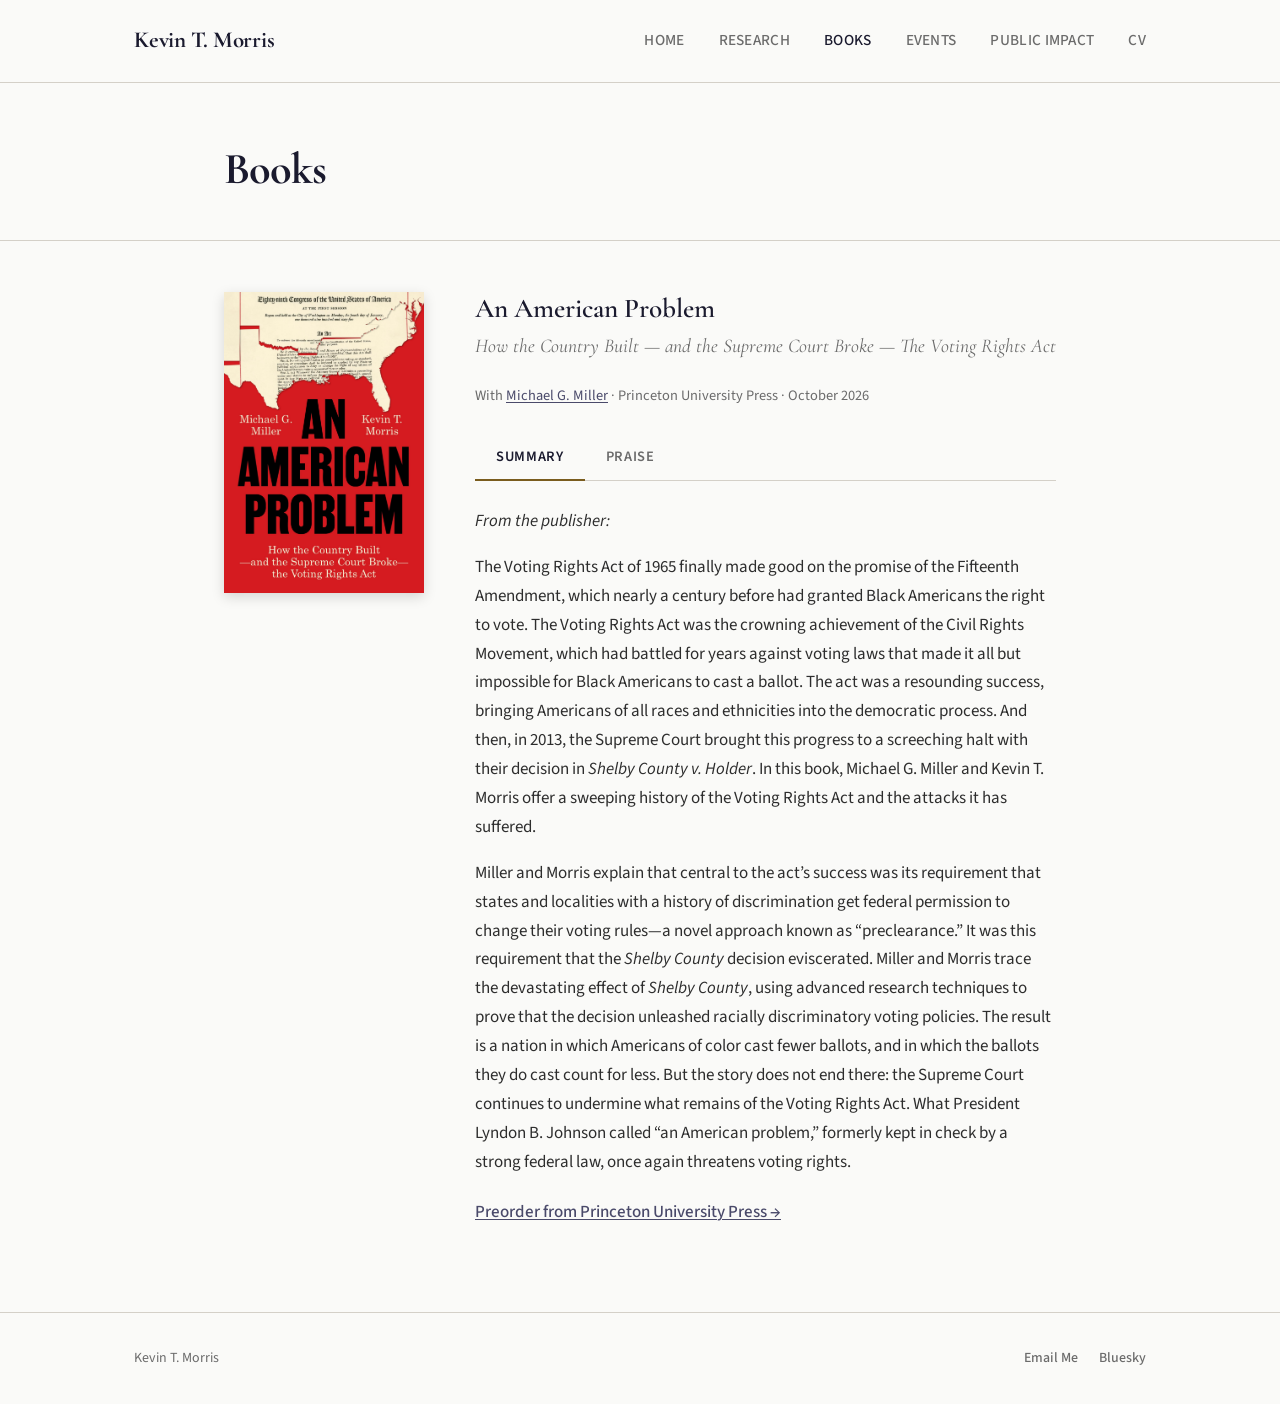
==== books.html @ 1d93869a "Add files via upload" ====
<!DOCTYPE html>
<html lang="en">
<head>
<script async src="https://www.googletagmanager.com/gtag/js?id=G-ZNTVHV8QV5"></script>
<script>
  window.dataLayer = window.dataLayer || [];
  function gtag(){dataLayer.push(arguments);}
  gtag('js', new Date());
  gtag('config', 'G-ZNTVHV8QV5');
</script>
  <meta charset="UTF-8">
  <meta name="viewport" content="width=device-width, initial-scale=1.0">
  <title>Books – Kevin T. Morris</title>
  <meta name="description" content="Books by Kevin T. Morris, including An American Problem: How the Country Built — and the Supreme Court Broke — The Voting Rights Act.">
  <link rel="stylesheet" href="style.css">
</head>
<body>

  <header class="site-header">
    <div class="container container--wide">
      <a href="index.html" class="site-title">Kevin T. Morris</a>
      <button class="nav-toggle" aria-label="Toggle navigation" onclick="document.querySelector('.site-nav').classList.toggle('open')">
        <span></span><span></span><span></span>
      </button>
      <nav>
        <ul class="site-nav">
          <li><a href="index.html">Home</a></li>
          <li><a href="research.html">Research</a></li>
          <li><a href="books.html" class="active">Books</a></li>
          <li><a href="events.html">Events</a></li>
          <li><a href="impact.html">Public Impact</a></li>
          <li><a href="cv.html">CV</a></li>
        </ul>
      </nav>
    </div>
  </header>

  <main>
    <section class="page-header">
      <div class="container">
        <h1>Books</h1>
      </div>
    </section>

    <section class="book-page-section">
      <div class="container">
        <div class="book-feature">
          <div class="book-cover">
            <img src="9780691285504.jpg" alt="An American Problem book cover" style="width: 100%; height: auto; box-shadow: 0 4px 12px rgba(0,0,0,0.15);">
          </div>
          <div>
            <h2>An American Problem</h2>
            <p class="book-subtitle">How the Country Built &mdash; and the Supreme Court Broke &mdash; The Voting Rights Act</p>
            <p class="book-pub-info">With <a href="https://www.michaelgmiller.com/">Michael G. Miller</a> &middot; Princeton University Press &middot; October 2026</p>

            <div class="book-tabs">
              <input type="radio" name="book1-tab" id="tab-summary" checked>
              <input type="radio" name="book1-tab" id="tab-praise">
              <div class="book-tab-bar">
                <label for="tab-summary">Summary</label>
                <label for="tab-praise">Praise</label>
              </div>

              <div class="book-tab-panel" id="panel-summary">
                <p><em>From the publisher:</em></p>
                <p>The Voting Rights Act of 1965 finally made good on the promise of the Fifteenth Amendment, which nearly a century before had granted Black Americans the right to vote. The Voting Rights Act was the crowning achievement of the Civil Rights Movement, which had battled for years against voting laws that made it all but impossible for Black Americans to cast a ballot. The act was a resounding success, bringing Americans of all races and ethnicities into the democratic process. And then, in 2013, the Supreme Court brought this progress to a screeching halt with their decision in <em>Shelby County v. Holder</em>. In this book, Michael G. Miller and Kevin T. Morris offer a sweeping history of the Voting Rights Act and the attacks it has suffered.</p>
                <p>Miller and Morris explain that central to the act&rsquo;s success was its requirement that states and localities with a history of discrimination get federal permission to change their voting rules&mdash;a novel approach known as &ldquo;preclearance.&rdquo; It was this requirement that the <em>Shelby County</em> decision eviscerated. Miller and Morris trace the devastating effect of <em>Shelby County</em>, using advanced research techniques to prove that the decision unleashed racially discriminatory voting policies. The result is a nation in which Americans of color cast fewer ballots, and in which the ballots they do cast count for less. But the story does not end there: the Supreme Court continues to undermine what remains of the Voting Rights Act. What President Lyndon B. Johnson called &ldquo;an American problem,&rdquo; formerly kept in check by a strong federal law, once again threatens voting rights.</p>
                <div class="book-links">
                  <a href="https://press.princeton.edu/books/hardcover/9780691285504/an-american-problem">Preorder from Princeton University Press &rarr;</a>
                </div>
              </div>

              <div class="book-tab-panel" id="panel-praise">
                <blockquote>
                  <p>&ldquo;When gutting the Voting Rights Act, the Supreme Court has told one story. This book tells another&mdash;of the true fight for our most fundamental right and of the discriminatory forces that continue to weigh down our democracy.&rdquo;</p>
                  <cite>&mdash;Vanita Gupta, former United States Associate Attorney General</cite>
                </blockquote>
                <blockquote>
                  <p>&ldquo;Miller and Morris offer the clearest evidence yet of the ongoing need for federal voting rights protections. Their comprehensive and methodical analysis reveals a sad truth for our democracy: after <em>Shelby</em> eliminated preclearance, racially discriminatory policies flourished not only across the South, but the country as a whole. This book should be required reading for the U.S. Supreme Court because it makes clear the inequalities that lie ahead as voting rights continue to crumble in America.&rdquo;</p>
                  <cite>&mdash;Matt A. Barreto, UCLA Voting Rights Project</cite>
                </blockquote>
                <blockquote>
                  <p>&ldquo;Miller and Morris, using hard data not hyperbole, demonstrate America&rsquo;s backsliding on voting rights: why and how it happened, and what comes next. A readable but rigorous volume.&rdquo;</p>
                  <cite>&mdash;Richard L. Hasen, UCLA Law</cite>
                </blockquote>
                <blockquote>
                  <p>&ldquo;Miller and Morris brilliantly trace the rise and fall of Section 5 of the Voting Rights Act&mdash;and its consequences for American democracy. With a nuanced and detailed analysis of election policy and administrative changes since the <em>Shelby</em> decision, <em>An American Problem</em> is a must-read for scholars, practitioners, and anyone who cares about voting rights.&rdquo;</p>
                  <cite>&mdash;Jake Grumbach, University of California, Berkeley</cite>
                </blockquote>
                <blockquote>
                  <p>&ldquo;The Roberts court promised that gutting the Voting Rights Act wouldn&rsquo;t harm minority voters. Miller and Morris prove how catastrophically wrong that was.&rdquo;</p>
                  <cite>&mdash;Ari Berman, author of <em>Give Us the Ballot: The Modern Struggle for Voting Rights in America</em></cite>
                </blockquote>
                <blockquote>
                  <p>&ldquo;This is a tour de force of investigative research, rigorous fact-finding, and compelling storytelling that might even convince the conservative supermajority that they&rsquo;ve taken the nation down a dark, dangerous path. Miller and Morris are the historians and truth-tellers we need. Everyone who has a sense that the slow shredding of the VRA signals a broader problem with the Court needs to read it&mdash;and demand action.&rdquo;</p>
                  <cite>&mdash;David Daley, author of <em>Antidemocratic</em> and <em>Ratf**ked</em></cite>
                </blockquote>
                <blockquote>
                  <p>&ldquo;Offers a deep understanding of today&rsquo;s stresses on democracy by drilling into the story of America&rsquo;s foundational freedom: the right to vote.&rdquo;</p>
                  <cite>&mdash;Congressman Chris Deluzio</cite>
                </blockquote>
              </div>
            </div>

          </div>
        </div>
      </div>
    </section>

  </main>

  <footer class="site-footer">
    <div class="container container--wide">
      <div class="footer-inner">
        <span>Kevin T. Morris</span>
        <div class="footer-links">
          <a href="mailto:morrisk@brennan.law.nyu.edu">Email Me</a>
          <a href="https://bsky.app/profile/kevintmorris.bsky.social">Bluesky</a>
        </div>
      </div>
    </div>
  </footer>

</body>
</html>
---- style.css ----
/* ============================================
   Kevin T. Morris — Academic Website
   Aesthetic: Editorial / Refined
   ============================================ */

@import url('https://fonts.googleapis.com/css2?family=Cormorant+Garamond:ital,wght@0,400;0,500;0,600;0,700;1,400;1,500&family=Source+Sans+3:ital,wght@0,300;0,400;0,500;0,600;1,400&display=swap');

:root {
  --color-text: #2d2d2d;
  --color-heading: #1a1a2e;
  --color-accent: #7a5c1e;
  --color-accent-light: #c9a84c;
  --color-bg: #fafaf8;
  --color-bg-alt: #f0eeea;
  --color-border: #d4d0c8;
  --color-muted: #6b6b6b;
  --color-link: #4a4a6a;
  --color-link-hover: #7a5c1e;

  --font-heading: 'Cormorant Garamond', Georgia, 'Times New Roman', serif;
  --font-body: 'Source Sans 3', 'Segoe UI', system-ui, sans-serif;

  --max-width: 900px;
  --max-width-wide: 1080px;
}

/* ---- Reset & Base ---- */

*, *::before, *::after {
  box-sizing: border-box;
  margin: 0;
  padding: 0;
}

html {
  font-size: 17px;
  scroll-behavior: smooth;
}

body {
  font-family: var(--font-body);
  color: var(--color-text);
  background: var(--color-bg);
  line-height: 1.7;
  font-weight: 400;
  -webkit-font-smoothing: antialiased;
}

/* ---- Typography ---- */

h1, h2, h3, h4 {
  font-family: var(--font-heading);
  color: var(--color-heading);
  font-weight: 600;
  line-height: 1.25;
}

h1 {
  font-size: 2.6rem;
  font-weight: 700;
  letter-spacing: -0.02em;
}

h2 {
  font-size: 1.75rem;
  font-weight: 600;
  margin-bottom: 1rem;
}

h3 {
  font-size: 1.25rem;
  font-weight: 600;
  margin-bottom: 0.5rem;
  color: var(--color-accent);
}

p {
  margin-bottom: 1rem;
}

a {
  color: var(--color-link);
  text-decoration: underline;
  text-decoration-thickness: 1px;
  text-underline-offset: 2px;
  transition: color 0.2s;
}

a:hover {
  color: var(--color-link-hover);
}

/* ---- Layout ---- */

.container {
  max-width: var(--max-width);
  margin: 0 auto;
  padding: 0 2rem;
}

.container--wide {
  max-width: var(--max-width-wide);
}

/* ---- Header / Navigation ---- */

.site-header {
  border-bottom: 1px solid var(--color-border);
  padding: 1.25rem 0;
  background: var(--color-bg);
  position: sticky;
  top: 0;
  z-index: 100;
}

.site-header .container {
  max-width: var(--max-width-wide);
  display: flex;
  justify-content: space-between;
  align-items: center;
}

.site-title {
  font-family: var(--font-heading);
  font-size: 1.35rem;
  font-weight: 700;
  color: var(--color-heading);
  text-decoration: none;
  letter-spacing: -0.01em;
}

.site-title:hover {
  color: var(--color-accent);
}

.site-nav {
  display: flex;
  gap: 2rem;
  list-style: none;
}

.site-nav a {
  font-size: 0.9rem;
  font-weight: 500;
  color: var(--color-muted);
  text-decoration: none;
  letter-spacing: 0.02em;
  text-transform: uppercase;
  transition: color 0.2s;
}

.site-nav a:hover,
.site-nav a.active {
  color: var(--color-heading);
}

.nav-toggle {
  display: none;
  background: none;
  border: none;
  cursor: pointer;
  padding: 0.25rem;
}

.nav-toggle span {
  display: block;
  width: 22px;
  height: 2px;
  background: var(--color-heading);
  margin: 5px 0;
  transition: 0.3s;
}

/* ---- Hero / Home ---- */

.hero {
  padding: 4rem 0 3rem;
}

.hero-grid {
  display: grid;
  grid-template-columns: 300px 1fr;
  gap: 3rem;
  align-items: start;
}

.hero-photo {
  width: 100%;
  aspect-ratio: 3/4;
  object-fit: cover;
  object-position: top center;
  border-radius: 4px;
  position: sticky;
  top: 5rem;        /* holds the photo this far below the top while scrolling */
  align-self: start; /* redundant with the grid's align-items:start, but explicit */
}

.hero-content h1 {
  margin-bottom: 0.25rem;
}

.hero-title-line {
  font-family: var(--font-body);
  font-size: 1rem;
  font-weight: 400;
  color: var(--color-muted);
  margin-bottom: 1.5rem;
  display: block;
}

.hero-bio {
  font-size: 1.05rem;
  line-height: 1.75;
}

.hero-links {
  margin-top: 1.5rem;
  display: flex;
  gap: 1.25rem;
  align-items: center;
  flex-wrap: wrap;
}

.hero-links a {
  font-size: 0.9rem;
  font-weight: 500;
}

.hero-links .separator {
  color: var(--color-border);
  user-select: none;
}

/* ---- Highlights (Home) ---- */

.highlights {
  padding: 2.5rem 0 3rem;
  border-top: 1px solid var(--color-border);
}

.highlights h2 {
  margin-bottom: 1.5rem;
}

.highlight-item {
  padding: 1rem 0;
  border-bottom: 1px solid var(--color-border);
  display: grid;
  grid-template-columns: 140px 1fr;
  gap: 1.5rem;
  align-items: baseline;
}

.highlight-item:last-child {
  border-bottom: none;
}

.highlight-label {
  font-size: 0.8rem;
  font-weight: 600;
  text-transform: uppercase;
  letter-spacing: 0.06em;
  color: var(--color-accent);
}

.highlight-text {
  font-size: 0.95rem;
  line-height: 1.6;
}

/* ---- Book Section (Home) ---- */

.book-callout {
  padding: 3rem 0;
  border-top: 1px solid var(--color-border);
}

.book-callout-inner {
  background: var(--color-bg-alt);
  padding: 2.5rem;
  border-radius: 4px;
  display: grid;
  grid-template-columns: 150px 1fr;
  gap: 2rem;
  align-items: start;
}

.book-cover-placeholder {
  width: 100%;
  aspect-ratio: 2/3;
  background: var(--color-heading);
  border-radius: 3px;
  display: flex;
  align-items: center;
  justify-content: center;
  padding: 1rem;
}

.book-cover-placeholder span {
  font-family: var(--font-heading);
  font-size: 0.85rem;
  color: #c9c3b8;
  text-align: center;
  line-height: 1.4;
  font-weight: 500;
}

.book-callout h3 {
  font-size: 1.3rem;
  font-family: var(--font-heading);
  color: var(--color-heading);
  margin-bottom: 0.5rem;
}

.book-callout .book-meta {
  font-size: 0.85rem;
  color: var(--color-muted);
  margin-bottom: 1rem;
}

.book-callout p {
  font-size: 0.95rem;
  line-height: 1.7;
}

/* ---- Page Header ---- */

.page-header {
  padding: 3.5rem 0 2rem;
  border-bottom: 1px solid var(--color-border);
}

.page-header h1 {
  margin-bottom: 0.5rem;
}

.page-header .page-desc {
  font-size: 1.05rem;
  color: var(--color-muted);
  max-width: 600px;
}

/* ---- Research Page ---- */

.research-section {
  padding: 2.5rem 0;
  border-bottom: 1px solid var(--color-border);
}

.research-section:last-of-type {
  border-bottom: none;
}

.research-section h2 {
  margin-bottom: 0.5rem;
}

.research-section .section-desc {
  color: var(--color-muted);
  font-size: 0.95rem;
  margin-bottom: 1.5rem;
  max-width: 650px;
}

.pub-item {
  padding: 0.85rem 0;
  border-top: 1px solid #e8e5df;
}

.pub-item:first-of-type {
  border-top: none;
}

.pub-citation {
  font-size: 0.92rem;
  line-height: 1.6;
}

.pub-citation .pub-title {
  font-weight: 600;
}

.pub-citation .pub-venue {
  font-style: italic;
}

.pub-citation .pub-links {
  margin-left: 0.25rem;
}

.pub-citation .pub-links a {
  font-size: 0.82rem;
  font-weight: 500;
  margin-left: 0.15rem;
}

.pub-note {
  font-size: 0.82rem;
  color: var(--color-muted);
  margin-top: 0.25rem;
  font-style: italic;
}

.pub-type-label {
  display: inline-block;
  font-size: 0.7rem;
  font-weight: 600;
  text-transform: uppercase;
  letter-spacing: 0.06em;
  color: var(--color-accent);
  background: rgba(122, 92, 30, 0.08);
  padding: 0.15rem 0.5rem;
  border-radius: 2px;
  margin-right: 0.5rem;
  vertical-align: middle;
}

/* ---- Books Page ---- */

.book-page-section {
  padding: 3rem 0;
}

.book-feature {
  display: grid;
  grid-template-columns: 200px 1fr;
  gap: 3rem;
  align-items: start;
}

.book-feature .book-cover-placeholder {
  width: 200px;
}

.book-feature h2 {
  font-size: 1.6rem;
  margin-bottom: 0.25rem;
}

.book-feature .book-subtitle {
  font-family: var(--font-heading);
  font-size: 1.15rem;
  font-style: italic;
  color: var(--color-muted);
  margin-bottom: 1.25rem;
  font-weight: 400;
}

.book-feature .book-pub-info {
  font-size: 0.85rem;
  color: var(--color-muted);
  margin-bottom: 1.5rem;
}

.book-feature .book-description {
  font-size: 1rem;
  line-height: 1.75;
}

.book-feature .book-links {
  margin-top: 1.25rem;
}

.book-feature .book-links a {
  font-weight: 500;
}

/* ---- Book Praise ---- */

/* ---- Book Tabs ---- */

.book-tabs {
  margin-top: 1.5rem;
}

.book-tabs input[type="radio"] {
  display: none;
}

.book-tab-bar {
  display: flex;
  gap: 0;
  border-bottom: 1px solid var(--color-border);
  margin-bottom: 1.5rem;
}

.book-tab-bar label {
  font-family: var(--font-body);
  font-size: 0.85rem;
  font-weight: 600;
  text-transform: uppercase;
  letter-spacing: 0.04em;
  color: var(--color-muted);
  padding: 0.6rem 1.25rem;
  cursor: pointer;
  border-bottom: 2px solid transparent;
  margin-bottom: -1px;
  transition: color 0.2s, border-color 0.2s;
}

.book-tab-bar label:hover {
  color: var(--color-heading);
}

#tab-summary:checked ~ .book-tab-bar label[for="tab-summary"],
#tab-praise:checked ~ .book-tab-bar label[for="tab-praise"],
#tab-press:checked ~ .book-tab-bar label[for="tab-press"] {
  color: var(--color-heading);
  border-bottom-color: var(--color-accent);
}

.book-tab-panel {
  display: none;
}

#tab-summary:checked ~ #panel-summary,
#tab-praise:checked ~ #panel-praise,
#tab-press:checked ~ #panel-press {
  display: block;
}

.book-tab-panel blockquote {
  margin: 0 0 1.75rem 0;
  padding: 0;
  border: none;
}

.book-tab-panel blockquote p {
  font-size: 0.95rem;
  line-height: 1.7;
  margin-bottom: 0.4rem;
}

.book-tab-panel blockquote cite {
  font-style: normal;
  font-size: 0.85rem;
  color: var(--color-muted);
}

/* ---- Impact Page ---- */

.impact-section {
  padding: 2.5rem 0;
  border-bottom: 1px solid var(--color-border);
}

.impact-section:last-of-type {
  border-bottom: none;
}

.impact-item {
  padding: 0.75rem 0;
  font-size: 0.95rem;
  line-height: 1.65;
}

.impact-item + .impact-item {
  border-top: 1px solid #e8e5df;
}

.media-grid {
  display: grid;
  grid-template-columns: repeat(auto-fill, minmax(220px, 1fr));
  gap: 0.5rem 1.5rem;
}

.media-item {
  padding: 0.6rem 0;
  font-size: 0.9rem;
  color: var(--color-muted);
}

.media-item .outlet {
  font-weight: 600;
  color: var(--color-text);
}

/* ---- CV Page ---- */

.cv-section {
  padding: 3rem 0;
  text-align: center;
}

.cv-section p {
  font-size: 1.05rem;
  margin-bottom: 2rem;
}

.btn {
  display: inline-block;
  font-family: var(--font-body);
  font-size: 0.9rem;
  font-weight: 600;
  letter-spacing: 0.04em;
  text-transform: uppercase;
  padding: 0.75rem 2rem;
  border: 2px solid var(--color-heading);
  color: var(--color-heading);
  text-decoration: none;
  border-radius: 3px;
  transition: all 0.2s;
}

.btn:hover {
  background: var(--color-heading);
  color: var(--color-bg);
}

/* ---- Footer ---- */

.site-footer {
  border-top: 1px solid var(--color-border);
  padding: 2rem 0;
  margin-top: 2rem;
}

.footer-inner {
  display: flex;
  justify-content: space-between;
  align-items: center;
  font-size: 0.82rem;
  color: var(--color-muted);
}

.footer-links {
  display: flex;
  gap: 1.25rem;
}

.footer-links a {
  color: var(--color-muted);
  text-decoration: none;
  font-weight: 500;
}

.footer-links a:hover {
  color: var(--color-heading);
}

/* ---- Events Page ---- */

.events-section {
  padding: 2.5rem 0 3rem;
}

.event-month {
  font-size: 1.35rem;
  color: var(--color-heading);
  margin: 2.75rem 0 0;
  padding-bottom: 0.5rem;
  border-bottom: 1px solid var(--color-border);
}

.event-month:first-of-type {
  margin-top: 0;
}

.event-item {
  display: grid;
  grid-template-columns: 84px 1fr;
  gap: 1.75rem;
  padding: 1.35rem 0;
  border-bottom: 1px solid #e8e5df;
  align-items: start;
}

.event-date {
  display: flex;
  flex-direction: column;
  line-height: 1.1;
  padding-top: 0.15rem;
}

.event-date-month {
  font-size: 0.75rem;
  font-weight: 600;
  text-transform: uppercase;
  letter-spacing: 0.08em;
  color: var(--color-accent);
}

.event-date-day {
  font-family: var(--font-heading);
  font-size: 2.1rem;
  font-weight: 600;
  color: var(--color-heading);
  line-height: 1;
}

.event-date-weekday {
  font-size: 0.82rem;
  color: var(--color-muted);
}

.event-venue {
  font-size: 1.2rem;
  color: var(--color-heading);
  margin-bottom: 0.15rem;
}

.event-location {
  font-size: 0.9rem;
  color: var(--color-muted);
  margin-bottom: 0.4rem;
}

.event-meta {
  margin-bottom: 0;
}

.event-link {
  font-size: 0.9rem;
  font-weight: 500;
}

.event-time {
  font-size: 0.88rem;
  font-style: italic;
  color: var(--color-muted);
}

/* ---- Responsive ---- */

@media (max-width: 768px) {
  html {
    font-size: 16px;
  }

  .hero-grid {
    grid-template-columns: 1fr;
    gap: 1.5rem;
  }

 .hero-photo {
    width: 260px;
    aspect-ratio: 3/4;
    border-radius: 4px;
    margin: 0 auto;
    position: static;   /* add this */
  }

  .hero-content {
    text-align: center;
  }

  .hero-links {
    justify-content: center;
  }

  h1 {
    font-size: 2rem;
  }

  .highlight-item {
    grid-template-columns: 1fr;
    gap: 0.25rem;
  }

  .book-callout-inner {
    grid-template-columns: 1fr;
    padding: 1.5rem;
  }

  .book-cover-placeholder {
    width: 120px;
    margin: 0 auto;
  }

  .book-feature {
    grid-template-columns: 1fr;
    gap: 1.5rem;
  }

  .book-feature .book-cover-placeholder {
    width: 150px;
    margin: 0 auto;
  }

  .site-nav {
    display: none;
    position: absolute;
    top: 100%;
    left: 0;
    right: 0;
    background: var(--color-bg);
    border-bottom: 1px solid var(--color-border);
    flex-direction: column;
    padding: 1rem 2rem;
    gap: 0.75rem;
  }

  .site-nav.open {
    display: flex;
  }

  .nav-toggle {
    display: block;
  }

  .footer-inner {
    flex-direction: column;
    gap: 0.75rem;
    text-align: center;
  }

  .media-grid {
    grid-template-columns: 1fr;
  }

  .event-item {
    grid-template-columns: 68px 1fr;
    gap: 1.25rem;
  }

  .event-date-day {
    font-size: 1.8rem;
  }
}
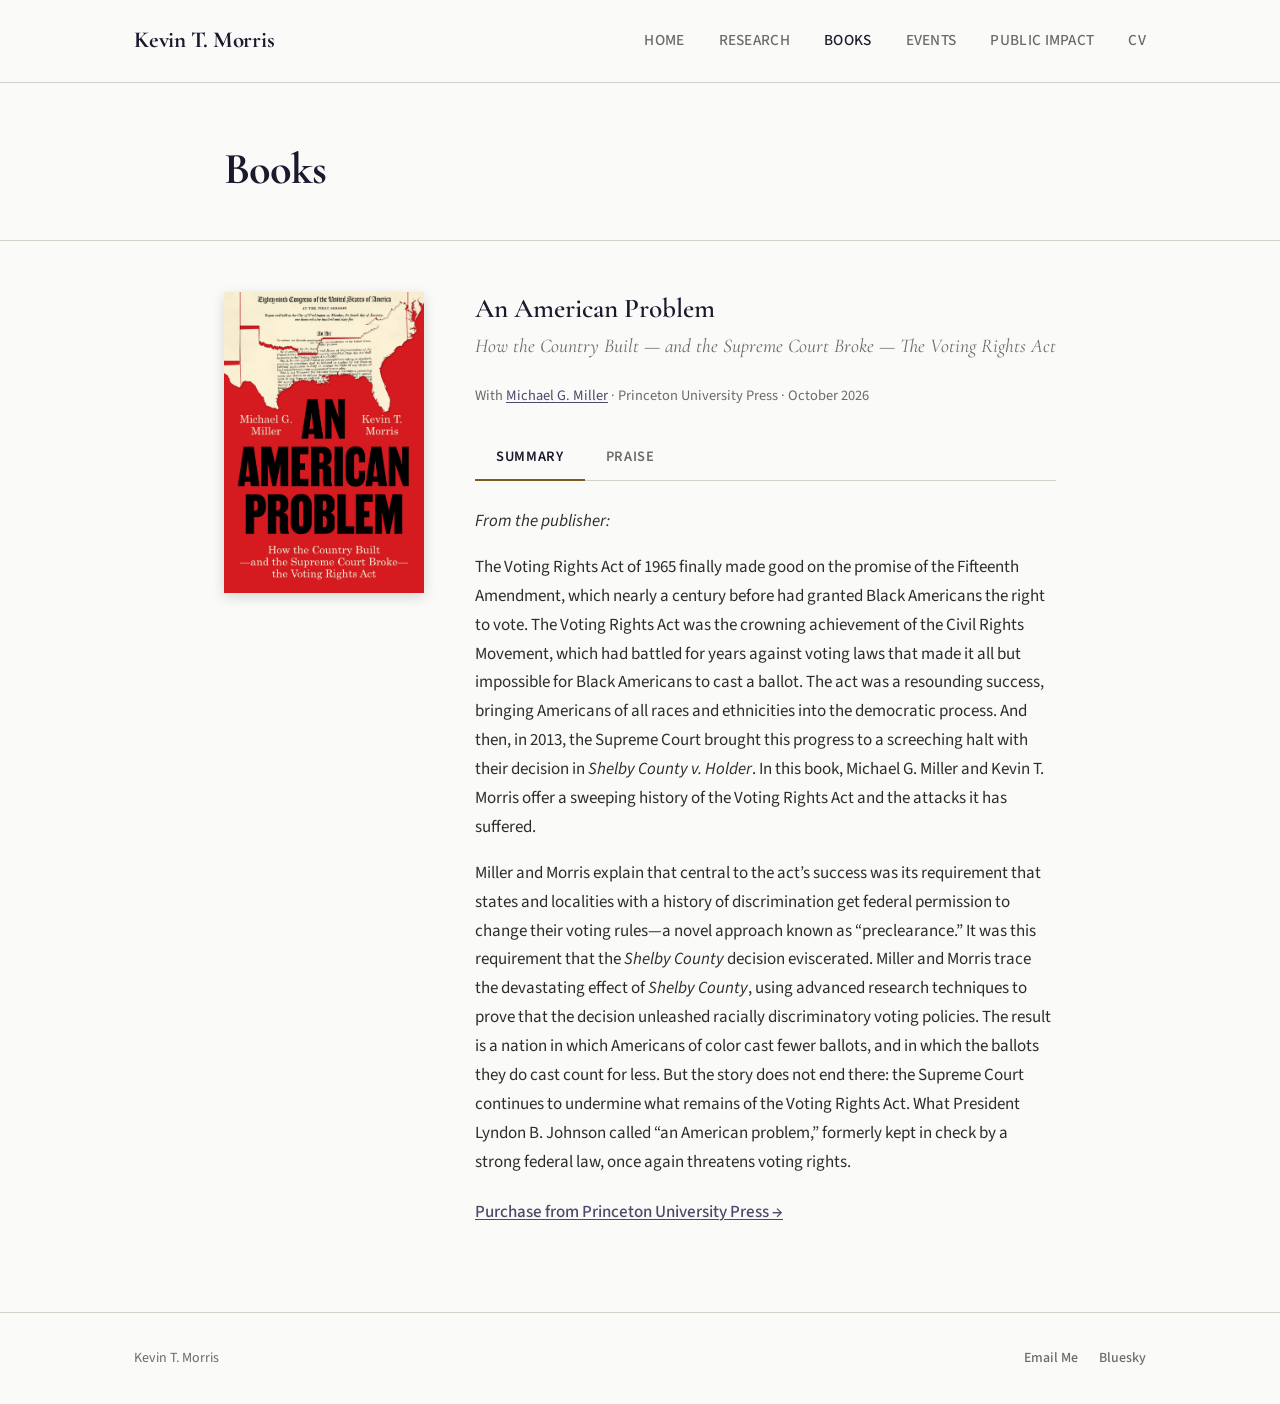
==== commit cb9b19d7: "Update books.html" ====
--- a/books.html
+++ b/books.html
@@ -66,7 +66,7 @@
                 <p>The Voting Rights Act of 1965 finally made good on the promise of the Fifteenth Amendment, which nearly a century before had granted Black Americans the right to vote. The Voting Rights Act was the crowning achievement of the Civil Rights Movement, which had battled for years against voting laws that made it all but impossible for Black Americans to cast a ballot. The act was a resounding success, bringing Americans of all races and ethnicities into the democratic process. And then, in 2013, the Supreme Court brought this progress to a screeching halt with their decision in <em>Shelby County v. Holder</em>. In this book, Michael G. Miller and Kevin T. Morris offer a sweeping history of the Voting Rights Act and the attacks it has suffered.</p>
                 <p>Miller and Morris explain that central to the act&rsquo;s success was its requirement that states and localities with a history of discrimination get federal permission to change their voting rules&mdash;a novel approach known as &ldquo;preclearance.&rdquo; It was this requirement that the <em>Shelby County</em> decision eviscerated. Miller and Morris trace the devastating effect of <em>Shelby County</em>, using advanced research techniques to prove that the decision unleashed racially discriminatory voting policies. The result is a nation in which Americans of color cast fewer ballots, and in which the ballots they do cast count for less. But the story does not end there: the Supreme Court continues to undermine what remains of the Voting Rights Act. What President Lyndon B. Johnson called &ldquo;an American problem,&rdquo; formerly kept in check by a strong federal law, once again threatens voting rights.</p>
                 <div class="book-links">
-                  <a href="https://press.princeton.edu/books/hardcover/9780691285504/an-american-problem">Preorder from Princeton University Press &rarr;</a>
+                  <a href="https://press.princeton.edu/books/hardcover/9780691285504/an-american-problem">Purchase from Princeton University Press &rarr;</a>
                 </div>
               </div>
 
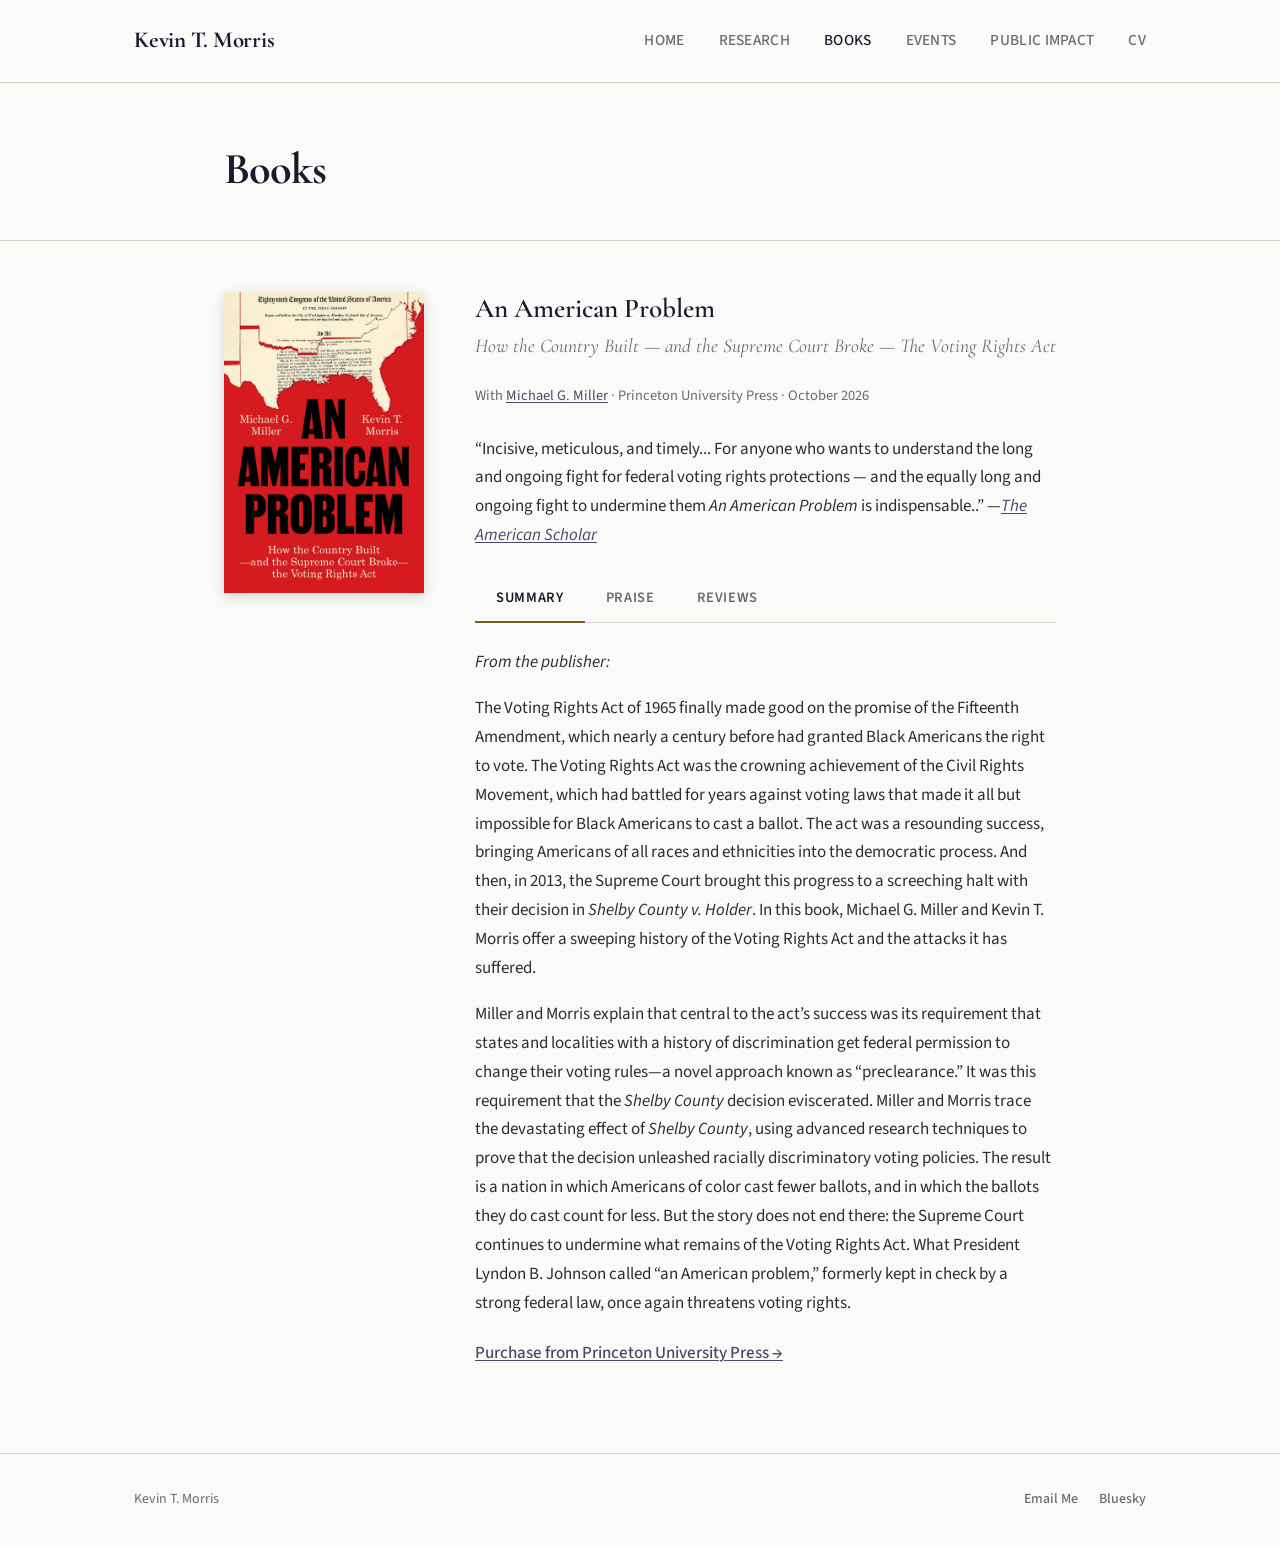
==== commit c4d78208: "Update books.html" ====
--- a/books.html
+++ b/books.html
@@ -46,19 +46,25 @@
       <div class="container">
         <div class="book-feature">
           <div class="book-cover">
-            <img src="9780691285504.jpg" alt="An American Problem book cover" style="width: 100%; height: auto; box-shadow: 0 4px 12px rgba(0,0,0,0.15);">
+            <a href="https://press.princeton.edu/books/hardcover/9780691285504/an-american-problem" class="cover-link" target="_blank" rel="noopener">
+              <img src="9780691285504.jpg" alt="An American Problem book cover" style="width: 100%; height: auto; box-shadow: 0 4px 12px rgba(0,0,0,0.15);">
+            </a>
           </div>
           <div>
             <h2>An American Problem</h2>
             <p class="book-subtitle">How the Country Built &mdash; and the Supreme Court Broke &mdash; The Voting Rights Act</p>
             <p class="book-pub-info">With <a href="https://www.michaelgmiller.com/">Michael G. Miller</a> &middot; Princeton University Press &middot; October 2026</p>
 
+<p class="book-pullquote">&ldquo;Incisive, meticulous, and timely... For anyone who wants to understand the long and ongoing fight for federal voting rights protections &mdash; and the equally long and ongoing fight to undermine them <i>An American Problem</i> is indispensable..&rdquo; <span>&mdash;<em><a href="https://theamericanscholar.org/battle-for-the-ballot-box/">The American Scholar</a></em></span></p>
+
             <div class="book-tabs">
               <input type="radio" name="book1-tab" id="tab-summary" checked>
               <input type="radio" name="book1-tab" id="tab-praise">
+              <input type="radio" name="book1-tab" id="tab-reviews">
               <div class="book-tab-bar">
                 <label for="tab-summary">Summary</label>
                 <label for="tab-praise">Praise</label>
+                <label for="tab-reviews">Reviews</label>
               </div>
 
               <div class="book-tab-panel" id="panel-summary">
@@ -100,6 +106,12 @@
                   <cite>&mdash;Congressman Chris Deluzio</cite>
                 </blockquote>
               </div>
+              <div class="book-tab-panel" id="panel-reviews">
+  <blockquote>
+    <p>&ldquo;Incisive, meticulous, and timely.&rdquo;</p>
+    <cite>&mdash;Brandon Tensley, <a href="https://theamericanscholar.org/battle-for-the-ballot-box/" target="_blank" rel="noopener"><em>The American Scholar</em></a>, October 2026</cite>
+  </blockquote>
+</div>
             </div>
 
           </div>
--- a/style.css
+++ b/style.css
@@ -285,6 +285,17 @@
   align-items: start;
 }
 
+.cover-link {
+  display: block;
+}
+
+.cover-link img {
+  transition: opacity .15s;
+}
+
+.cover-link:hover img {
+  opacity: .88;
+}
 .book-cover-placeholder {
   width: 100%;
   aspect-ratio: 2/3;
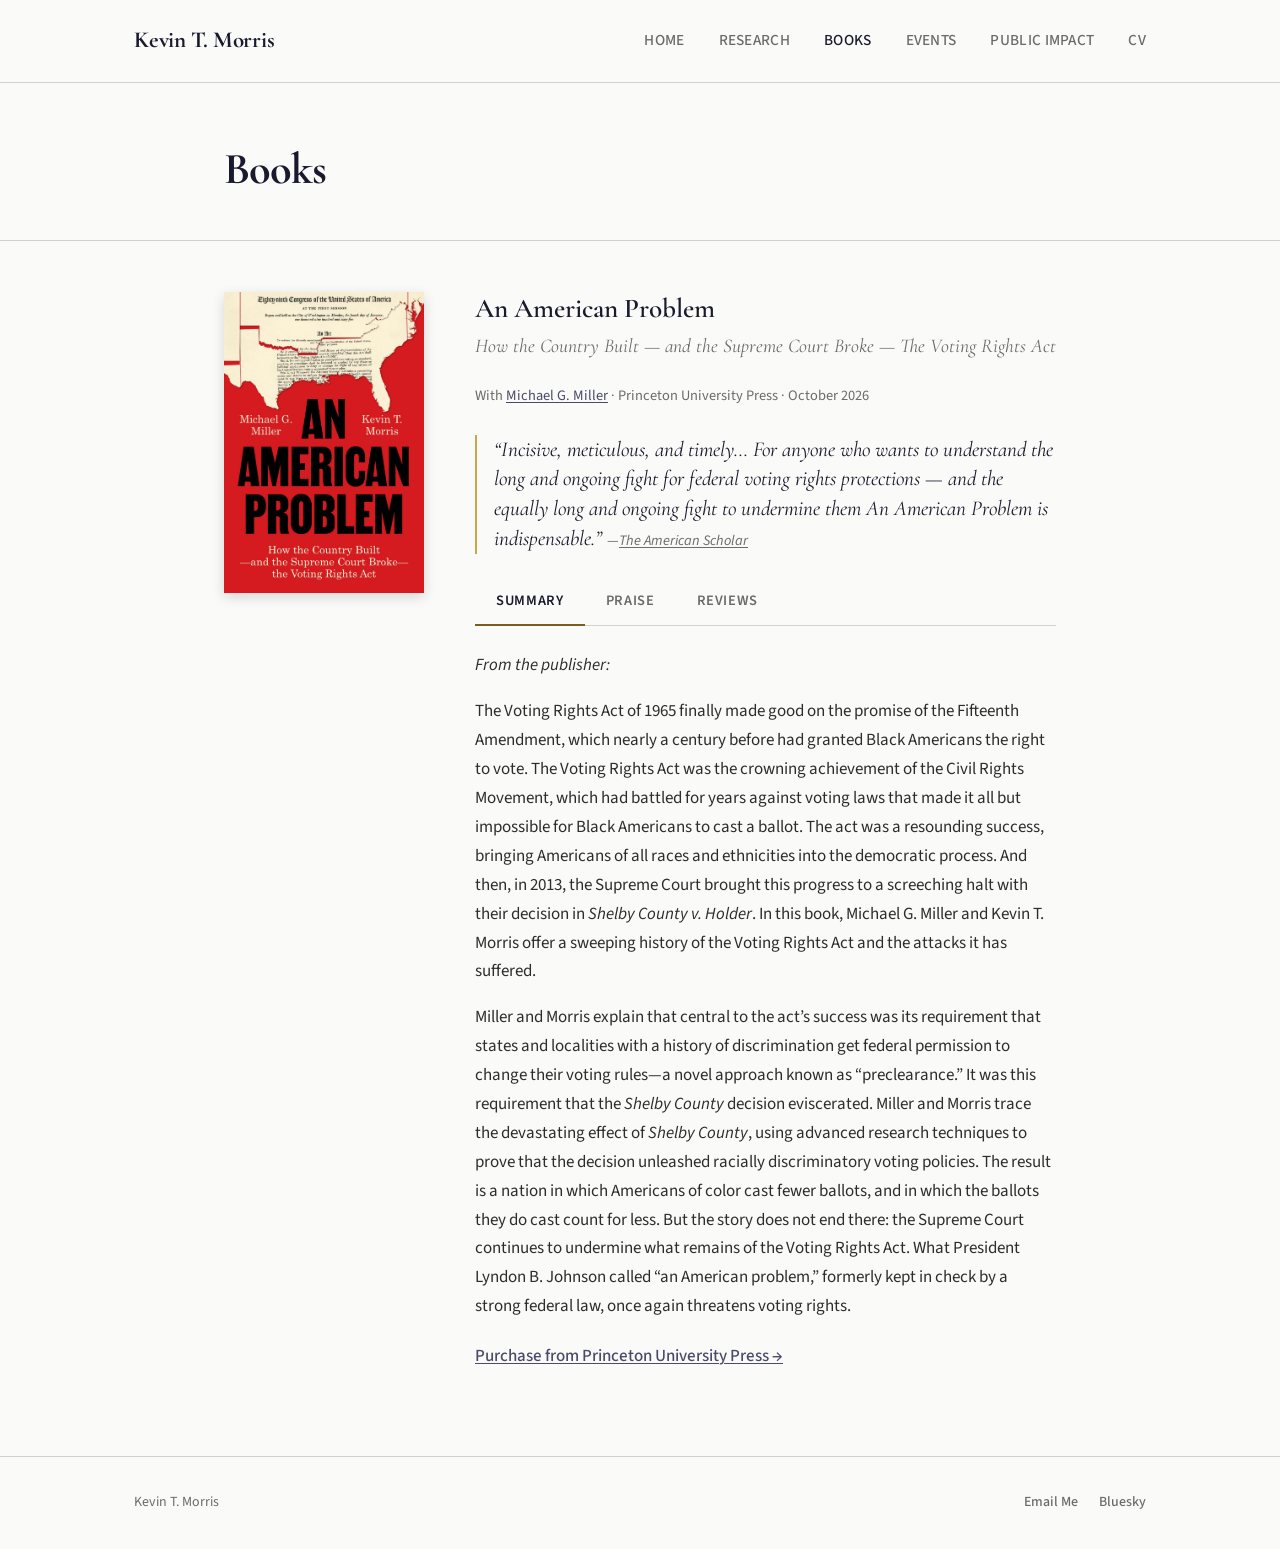
==== commit 39a8cf0c: "Update books.html" ====
--- a/books.html
+++ b/books.html
@@ -55,7 +55,7 @@
             <p class="book-subtitle">How the Country Built &mdash; and the Supreme Court Broke &mdash; The Voting Rights Act</p>
             <p class="book-pub-info">With <a href="https://www.michaelgmiller.com/">Michael G. Miller</a> &middot; Princeton University Press &middot; October 2026</p>
 
-<p class="book-pullquote">&ldquo;Incisive, meticulous, and timely... For anyone who wants to understand the long and ongoing fight for federal voting rights protections &mdash; and the equally long and ongoing fight to undermine them <i>An American Problem</i> is indispensable..&rdquo; <span>&mdash;<em><a href="https://theamericanscholar.org/battle-for-the-ballot-box/">The American Scholar</a></em></span></p>
+<p class="book-pullquote">&ldquo;Incisive, meticulous, and timely... For anyone who wants to understand the long and ongoing fight for federal voting rights protections &mdash; and the equally long and ongoing fight to undermine them <i>An American Problem</i> is indispensable.&rdquo; <span>&mdash;<em><a href="https://theamericanscholar.org/battle-for-the-ballot-box/">The American Scholar</a></em></span></p>
 
             <div class="book-tabs">
               <input type="radio" name="book1-tab" id="tab-summary" checked>
@@ -108,7 +108,7 @@
               </div>
               <div class="book-tab-panel" id="panel-reviews">
   <blockquote>
-    <p>&ldquo;Incisive, meticulous, and timely.&rdquo;</p>
+    <p>&ldquo;Incisive, meticulous, and timely... For anyone who wants to understand the long and ongoing fight for federal voting rights protections &mdash; and the equally long and ongoing fight to undermine them <i>An American Problem</i> is indispensable.&rdquo;</p>
     <cite>&mdash;Brandon Tensley, <a href="https://theamericanscholar.org/battle-for-the-ballot-box/" target="_blank" rel="noopener"><em>The American Scholar</em></a>, October 2026</cite>
   </blockquote>
 </div>
--- a/style.css
+++ b/style.css
@@ -476,7 +476,34 @@
   font-weight: 500;
 }
 
-/* ---- Book Praise ---- */
+/* ---- Book Pull Quote (above tabs) ---- */
+
+.book-feature .book-pullquote {
+  font-family: var(--font-heading);
+  font-size: 1.25rem;
+  font-style: italic;
+  line-height: 1.4;
+  color: var(--color-heading);
+  border-left: 2px solid var(--color-accent-light);
+  padding-left: 1rem;
+  margin-bottom: 1.5rem;
+}
+
+.book-feature .book-pullquote span {
+  font-family: var(--font-body);
+  font-size: 0.85rem;
+  font-style: normal;
+  color: var(--color-muted);
+  white-space: nowrap;
+}
+
+.book-feature .book-pullquote span a {
+  color: var(--color-muted);
+}
+
+.book-feature .book-pullquote span a:hover {
+  color: var(--color-link-hover);
+}
 
 /* ---- Book Tabs ---- */
 
@@ -515,7 +542,7 @@
 
 #tab-summary:checked ~ .book-tab-bar label[for="tab-summary"],
 #tab-praise:checked ~ .book-tab-bar label[for="tab-praise"],
-#tab-press:checked ~ .book-tab-bar label[for="tab-press"] {
+#tab-reviews:checked ~ .book-tab-bar label[for="tab-reviews"] {
   color: var(--color-heading);
   border-bottom-color: var(--color-accent);
 }
@@ -526,7 +553,7 @@
 
 #tab-summary:checked ~ #panel-summary,
 #tab-praise:checked ~ #panel-praise,
-#tab-press:checked ~ #panel-press {
+#tab-reviews:checked ~ #panel-reviews {
   display: block;
 }
 
@@ -786,6 +813,11 @@
   .book-feature .book-cover-placeholder {
     width: 150px;
     margin: 0 auto;
+  }
+
+  /* Three tabs: tighten padding so they fit on narrow phones */
+  .book-tab-bar label {
+    padding: 0.6rem 0.85rem;
   }
 
   .site-nav {
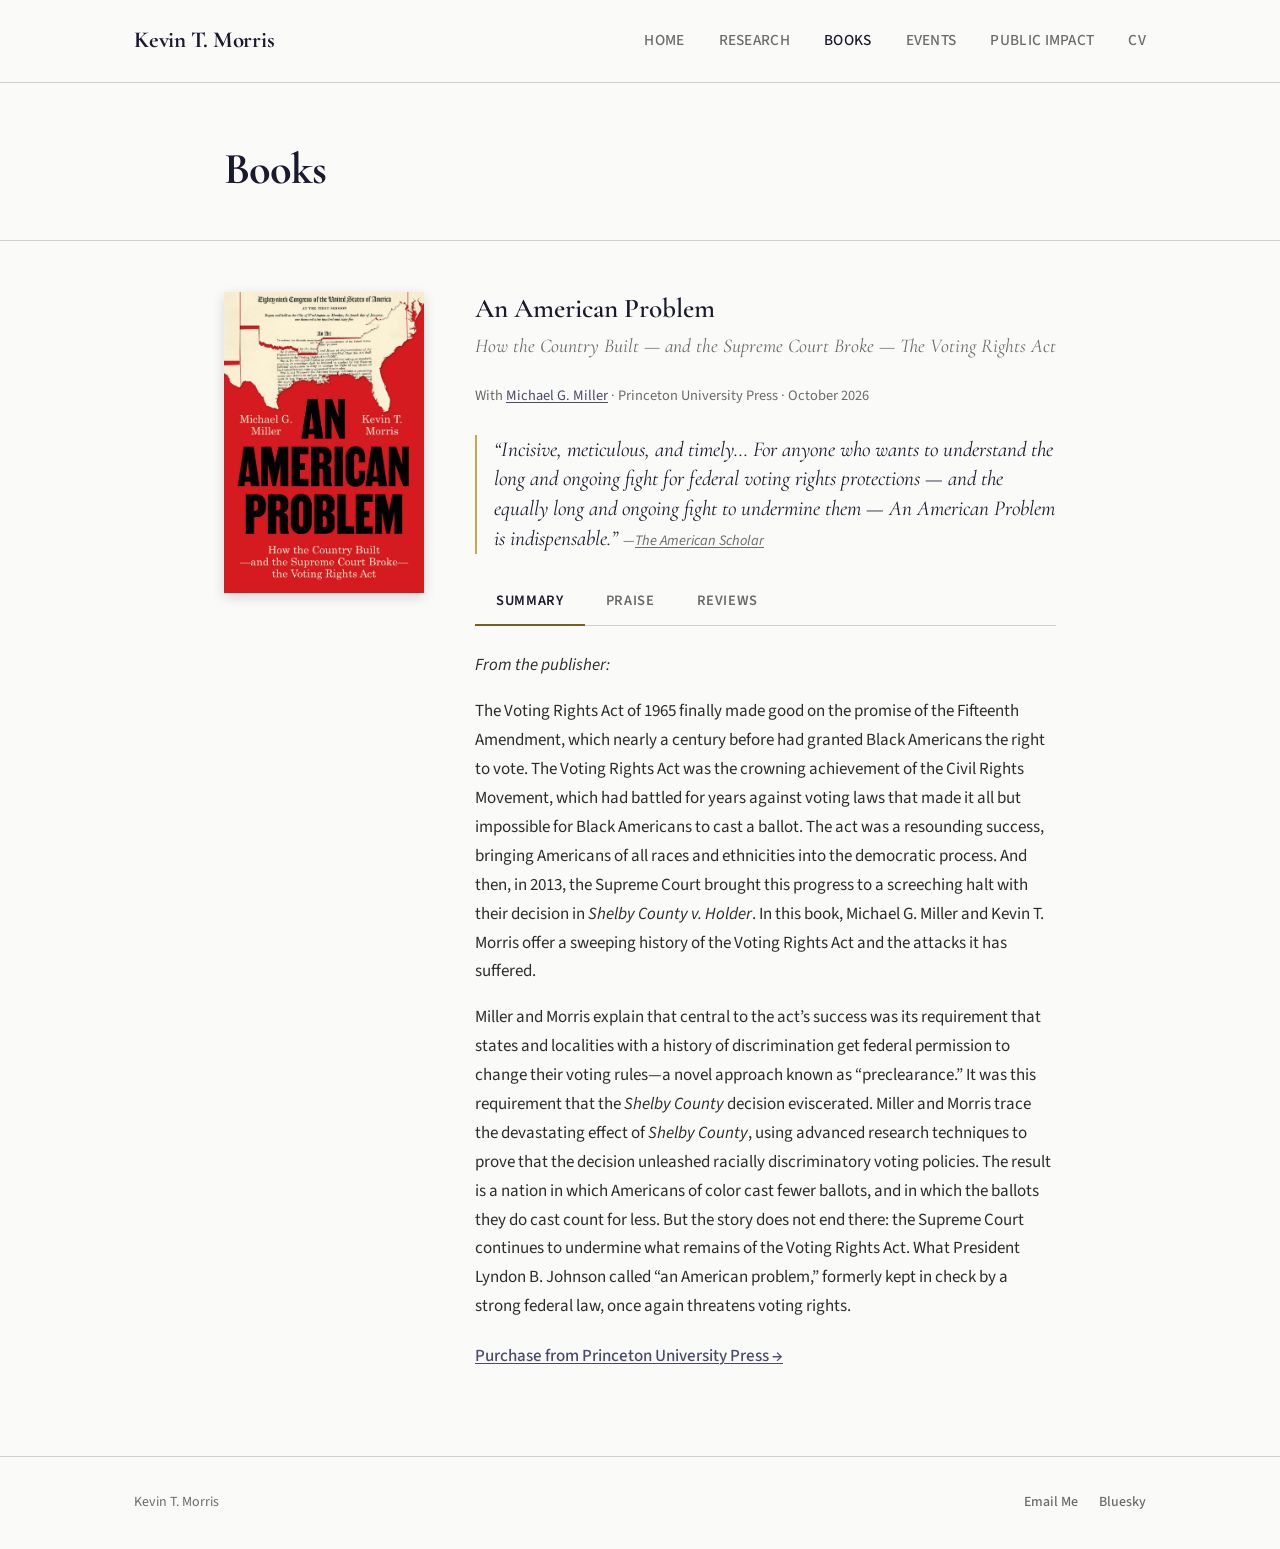
==== commit 346a5a43: "Update books.html" ====
--- a/books.html
+++ b/books.html
@@ -55,7 +55,7 @@
             <p class="book-subtitle">How the Country Built &mdash; and the Supreme Court Broke &mdash; The Voting Rights Act</p>
             <p class="book-pub-info">With <a href="https://www.michaelgmiller.com/">Michael G. Miller</a> &middot; Princeton University Press &middot; October 2026</p>
 
-<p class="book-pullquote">&ldquo;Incisive, meticulous, and timely... For anyone who wants to understand the long and ongoing fight for federal voting rights protections &mdash; and the equally long and ongoing fight to undermine them <i>An American Problem</i> is indispensable.&rdquo; <span>&mdash;<em><a href="https://theamericanscholar.org/battle-for-the-ballot-box/">The American Scholar</a></em></span></p>
+<p class="book-pullquote">&ldquo;Incisive, meticulous, and timely... For anyone who wants to understand the long and ongoing fight for federal voting rights protections &mdash; and the equally long and ongoing fight to undermine them &mdash; <i>An American Problem</i> is indispensable.&rdquo; <span>&mdash;<em><a href="https://theamericanscholar.org/battle-for-the-ballot-box/">The American Scholar</a></em></span></p>
 
             <div class="book-tabs">
               <input type="radio" name="book1-tab" id="tab-summary" checked>
@@ -108,7 +108,7 @@
               </div>
               <div class="book-tab-panel" id="panel-reviews">
   <blockquote>
-    <p>&ldquo;Incisive, meticulous, and timely... For anyone who wants to understand the long and ongoing fight for federal voting rights protections &mdash; and the equally long and ongoing fight to undermine them <i>An American Problem</i> is indispensable.&rdquo;</p>
+    <p>&ldquo;Incisive, meticulous, and timely... For anyone who wants to understand the long and ongoing fight for federal voting rights protections &mdash; and the equally long and ongoing fight to undermine them &mdash; <i>An American Problem</i> is indispensable.&rdquo;</p>
     <cite>&mdash;Brandon Tensley, <a href="https://theamericanscholar.org/battle-for-the-ballot-box/" target="_blank" rel="noopener"><em>The American Scholar</em></a>, October 2026</cite>
   </blockquote>
 </div>
